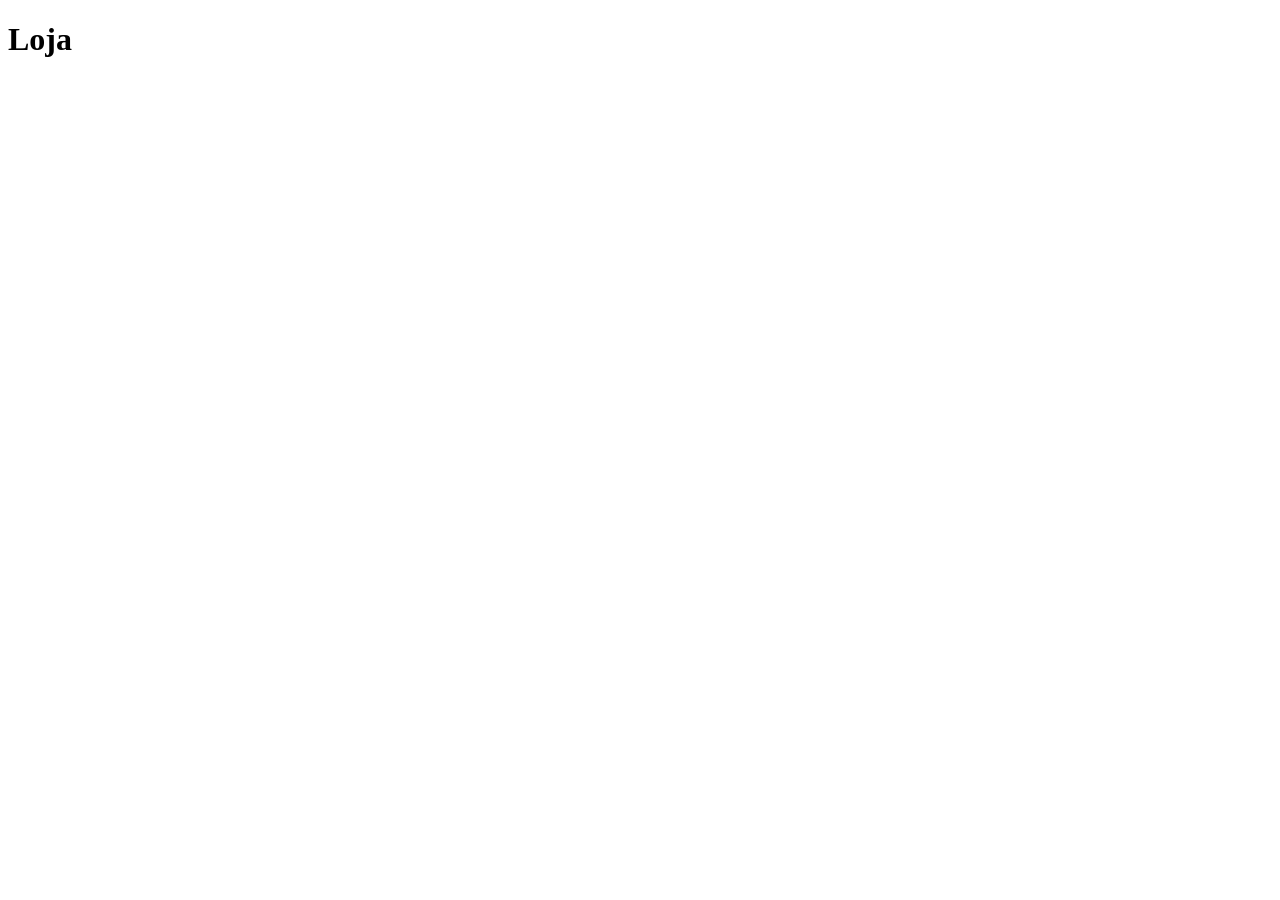
==== src/Loja/index.html @ 76856d9a "Add files via upload" ====
<!DOCTYPE html>
<html lang="en">
<head>
    <meta charset="UTF-8">
    <meta name="viewport" content="width=device-width, initial-scale=1.0">
    <title>Loja</title>
</head>
<body>
    <h1>Loja</h1>
</body>
</html>
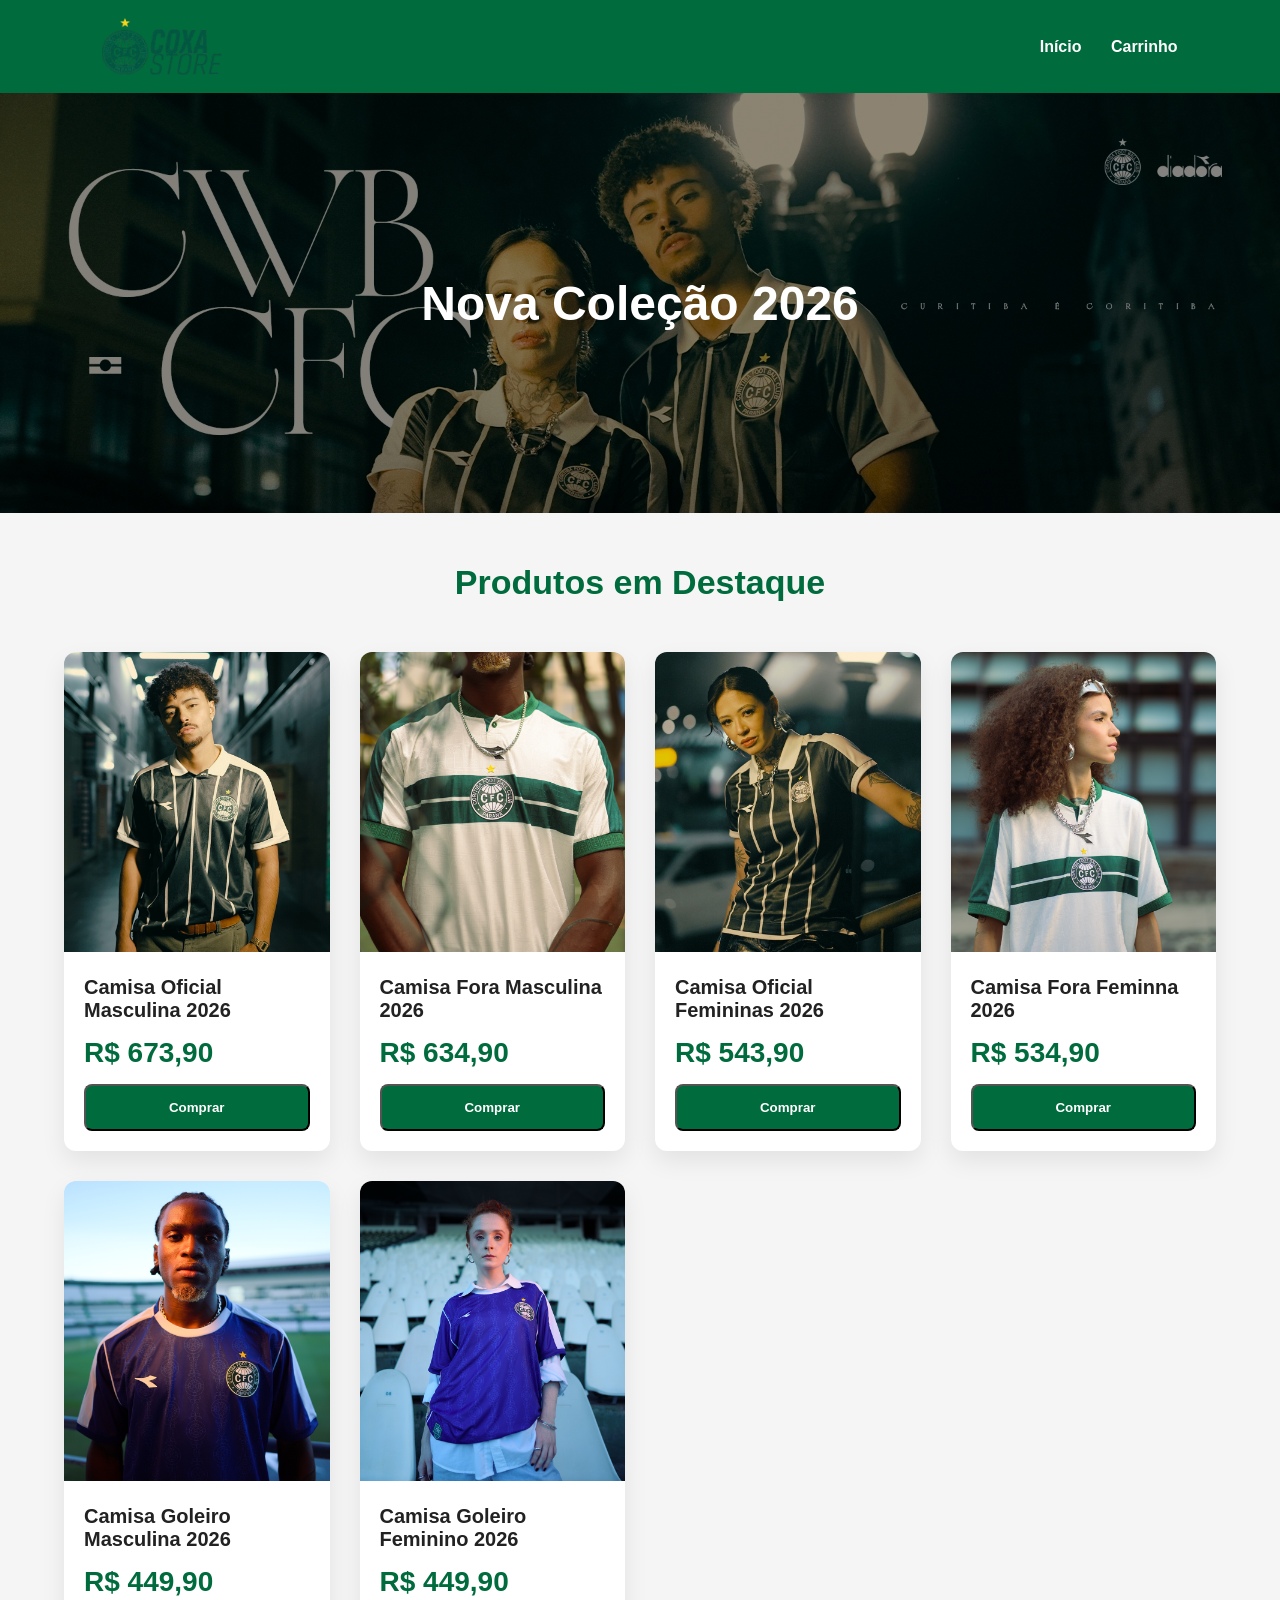
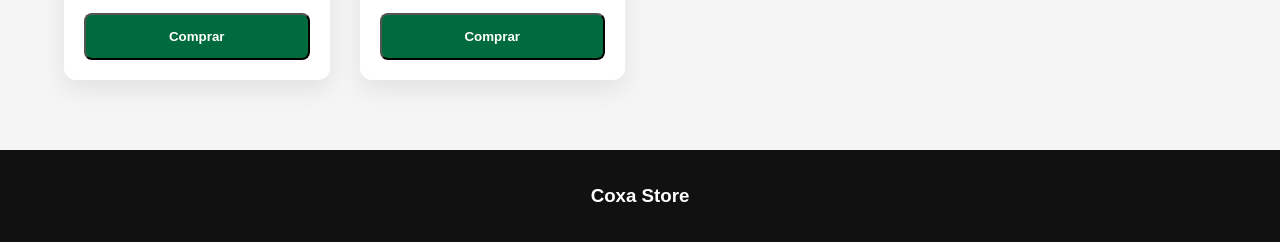
==== commit 614a3989: "Add files via upload" ====
--- a/src/Loja/index.html
+++ b/src/Loja/index.html
@@ -1,11 +1,122 @@
 <!DOCTYPE html>
-<html lang="en">
+<html lang="pt-BR">
 <head>
     <meta charset="UTF-8">
     <meta name="viewport" content="width=device-width, initial-scale=1.0">
-    <title>Loja</title>
+    <title>Minha Loja Esportiva</title>
+    <link rel="stylesheet" href="style.css">
 </head>
 <body>
-    <h1>Loja</h1>
+
+<header>
+
+    <div class="logo">
+        <img src="../../public/coxa-removebg-preview.png" alt="">
+    </div>
+
+    <nav>
+        <a href="#">Início</a>
+
+        <a href="#">Carrinho</a>
+    </nav>
+
+</header>
+
+<section class="banner">
+
+    <h1>Nova Coleção 2026</h1>
+
+</section>
+
+<h2 class="titulo">Produtos em Destaque</h2>
+
+<section class="produtos">
+
+    <div class="card">
+        <img src="../../public/camisa1.png" alt="Produto">
+        <div class="info">
+            <h3>Camisa Oficial Masculina 2026</h3>
+            <div class="preco">R$ 673,90</div>
+             <button class="btn"
+            onclick="adicionarCarrinho('Camisa Oficial',299.90)">
+            Comprar
+            </button>
+            
+        </div>
+    </div>
+
+    <div class="card">
+        <img src="../../public/camisa2.png" alt="Produto">
+        <div class="info">
+            <h3>Camisa Fora Masculina 2026</h3>
+            <div class="preco">R$ 634,90</div>
+            
+             <button class="btn"
+            onclick="adicionarCarrinho('Camisa Oficial',299.90)">
+            Comprar
+            </button>
+        </div>
+    </div>
+
+    <div class="card">
+        <img src="../../public/camisa1fem.png" alt="Produto">
+        <div class="info">
+            <h3>Camisa Oficial Femininas 2026</h3>
+            <div class="preco">R$ 543,90</div>
+            
+             <button class="btn"
+            onclick="adicionarCarrinho('Camisa Oficial',299.90)">
+            Comprar
+            </button>
+        </div>
+    </div>
+
+    <div class="card">
+        <img src="../../public/camisa2fem.png" alt="Produto">
+        <div class="info">
+            <h3>Camisa Fora Feminna 2026</h3>
+            <div class="preco">R$ 534,90</div>
+            
+             <button class="btn"
+            onclick="adicionarCarrinho('Camisa Oficial',299.90)">
+            Comprar
+            </button>
+        </div>
+    </div>
+
+    <div class="card">
+        <img src="../../public/camisagol.png" alt="Produto">
+        <div class="info">
+            <h3>Camisa Goleiro Masculina 2026</h3>
+            <div class="preco">R$ 449,90</div>
+            
+             <button class="btn"
+            onclick="adicionarCarrinho('Camisa Oficial',299.90)">
+            Comprar
+            </button>
+        </div>
+    </div>
+
+    <div class="card">
+        <img src="../../public/golfem.png" alt="Produto">
+        <div class="info">
+            <h3>Camisa Goleiro Feminino 2026</h3>
+            <div class="preco">R$ 449,90</div>
+            
+             <button class="btn"
+            onclick="adicionarCarrinho('Camisa Oficial',299.90)">
+            Comprar
+            </button>
+        </div>
+    </div>
+
+</section>
+
+<footer>
+
+    <h3>Coxa Store</h3>
+
+</footer>
+
 </body>
 </html>
--- a/src/Loja/style.css
+++ b/src/Loja/style.css
@@ -0,0 +1,163 @@
+
+*{
+    margin:0;
+    padding:0;
+    box-sizing:border-box;
+    font-family:Arial, Helvetica, sans-serif;
+}
+
+body{
+    background:#f5f5f5;
+    color:#222;
+}
+
+
+header{
+    background:#006b3c;
+    color:#fff;
+    padding:18px 8%;
+    display:flex;
+    justify-content:space-between;
+    align-items:center;
+    position:sticky;
+    top:0;
+    z-index:999;
+}
+
+.logo img{
+    width:120px;   /* altere para 100px, 80px, etc. */
+    height:auto;
+    display:block;
+}
+
+nav a{
+    color:white;
+    text-decoration:none;
+    margin-left:25px;
+    font-weight:bold;
+    transition:.3s;
+}
+
+nav a:hover{
+    color:#d9ffd7;
+}
+
+
+.banner{
+    height:420px;
+    background:linear-gradient(rgba(0,0,0,.45),rgba(0,0,0,.45)),
+    url("../../public/banner-hero.webp") center/cover;
+    display:flex;
+    justify-content:center;
+    align-items:center;
+}
+
+.banner h1{
+    color:white;
+    font-size:48px;
+}
+
+
+.titulo{
+    text-align:center;
+    margin:50px 0;
+    font-size:34px;
+    color:#006b3c;
+}
+
+/* ===========================
+   PRODUTOS
+=========================== */
+
+.produtos{
+    width:90%;
+    margin:auto;
+    display:grid;
+    grid-template-columns:repeat(auto-fit,minmax(260px,1fr));
+    gap:30px;
+}
+
+.card{
+    background:white;
+    border-radius:12px;
+    overflow:hidden;
+    box-shadow:0 10px 25px rgba(0,0,0,.08);
+    transition:.3s;
+}
+
+.card:hover{
+    transform:translateY(-8px);
+    box-shadow:0 15px 35px rgba(0,0,0,.18);
+}
+
+.card img{
+    width:100%;
+    height:300px;
+    object-fit:cover;
+}
+
+.info{
+    padding:20px;
+}
+
+.info h3{
+    font-size:20px;
+    margin-bottom:10px;
+}
+
+.preco{
+    color:#006b3c;
+    font-size:28px;
+    font-weight:bold;
+    margin:15px 0;
+}
+
+.btn{
+    display:block;
+    width:100%;
+    padding:14px;
+    background:#006b3c;
+    color:white;
+    text-align:center;
+    text-decoration:none;
+    border-radius:8px;
+    font-weight:bold;
+    transition:.3s;
+}
+
+.btn:hover{
+    background:#004d2a;
+}
+
+/* ===========================
+   RODAPÉ
+=========================== */
+
+footer{
+    margin-top:70px;
+    background:#111;
+    color:white;
+    text-align:center;
+    padding:35px;
+}
+
+/* ===========================
+   RESPONSIVO
+=========================== */
+
+@media(max-width:768px){
+
+header{
+    flex-direction:column;
+    gap:15px;
+}
+
+.banner{
+    height:280px;
+}
+
+.banner h1{
+    font-size:32px;
+}
+
+}
